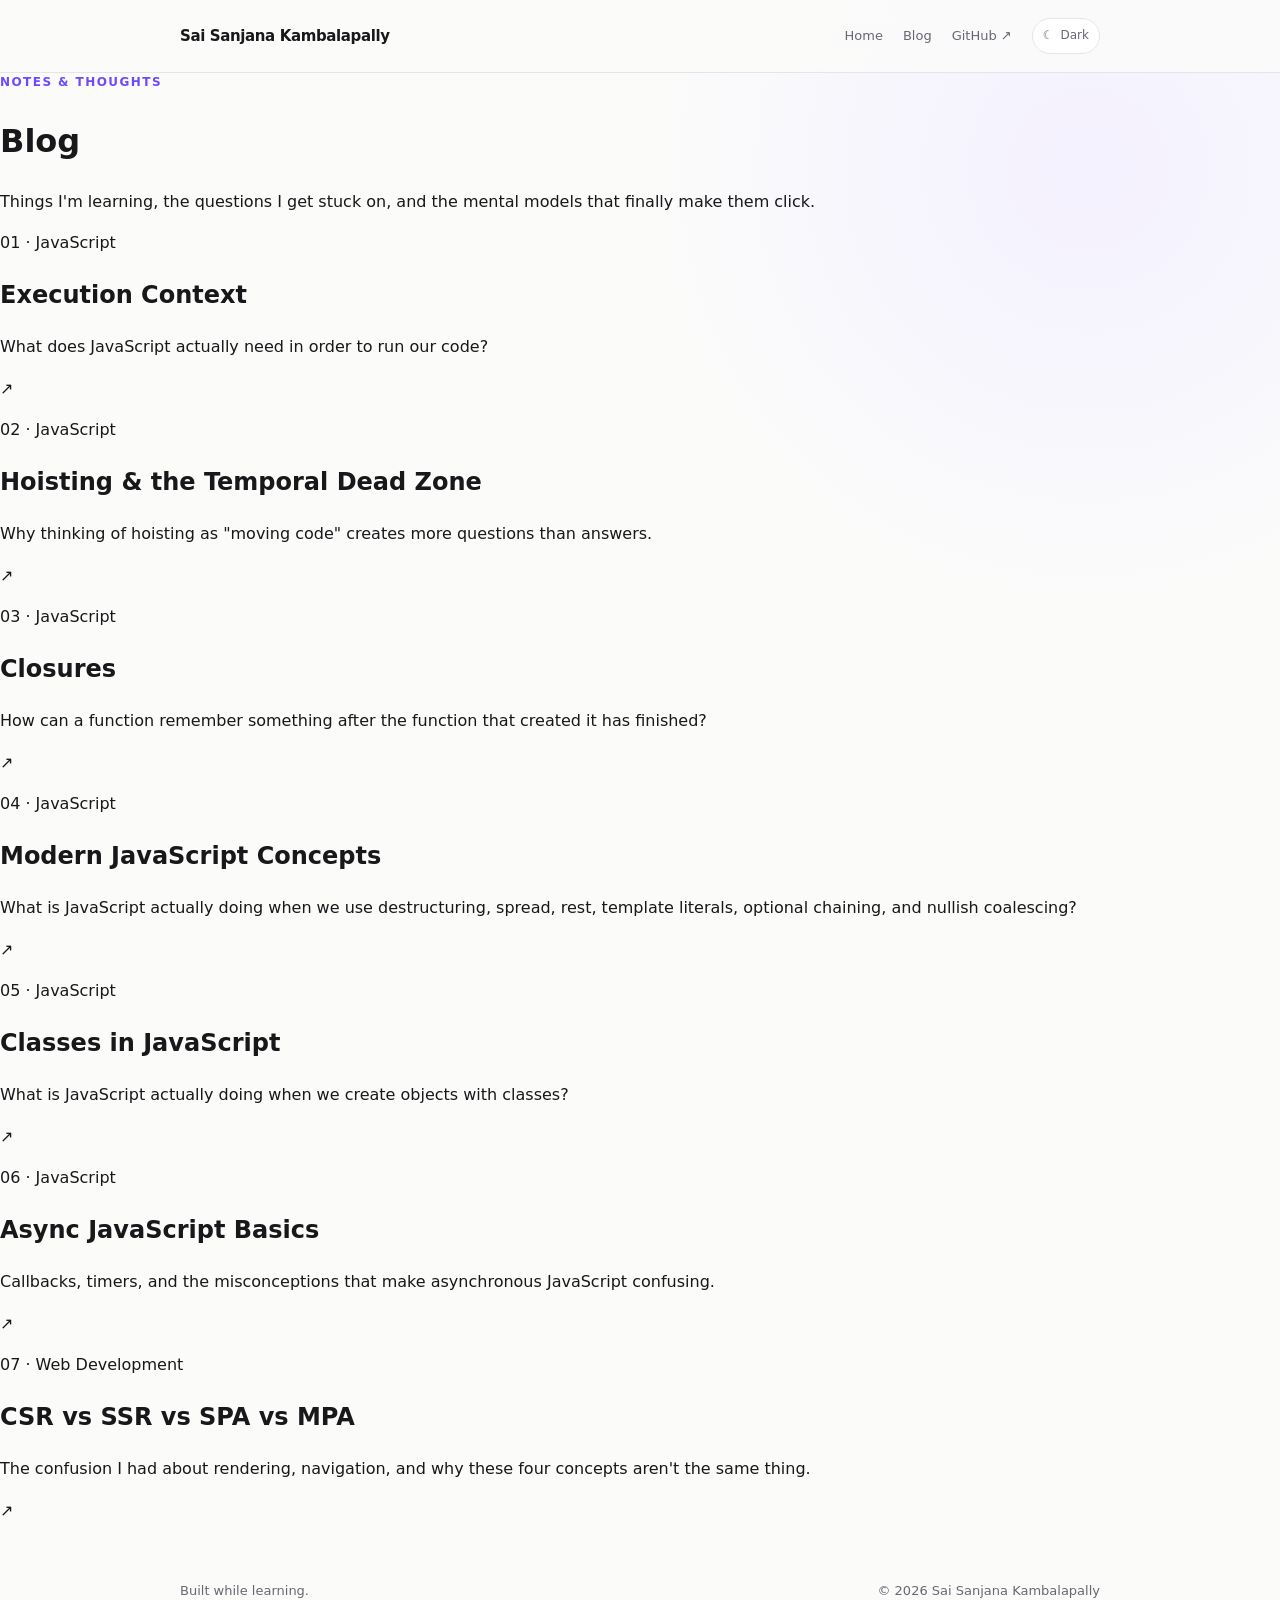
==== blog/index.html @ 2613ff11 "Create index.html" ====
<!DOCTYPE html>
<html lang="en">

<head>

  <meta charset="UTF-8">

  <meta
    name="viewport"
    content="width=device-width, initial-scale=1.0"
  >

  <meta
    name="description"
    content="Notes and thoughts on JavaScript and web development by Sai Sanjana Kambalapally."
  >

  <title>Blog — Sai Sanjana Kambalapally</title>

  <link
    rel="stylesheet"
    href="../style.css"
  >

  <script
    src="../theme.js"
    defer
  ></script>

</head>


<body>

  <!-- =========================
       NAVIGATION
  ========================== -->

  <header class="site-header">

    <div class="container nav-container">

      <a
        href="../"
        class="logo"
      >
        Sai Sanjana Kambalapally
      </a>


      <nav class="nav">

        <a href="../">
          Home
        </a>

        <a href="./">
          Blog
        </a>

        <a
          href="https://github.com/saisanjana2410"
          target="_blank"
          rel="noopener noreferrer"
        >
          GitHub ↗
        </a>


        <button
          class="theme-toggle"
          type="button"
          aria-label="Switch theme"
        >

          <span class="theme-icon">
            ☾
          </span>

          <span class="theme-label">
            Dark
          </span>

        </button>

      </nav>

    </div>

  </header>



  <!-- =========================
       BLOG
  ========================== -->

  <main class="blog-page">

    <div class="blog-container">


      <header class="blog-header">

        <p class="eyebrow">
          Notes &amp; Thoughts
        </p>


        <h1>
          Blog
        </h1>


        <p class="blog-description">
          Things I'm learning, the questions I get stuck on,
          and the mental models that finally make them click.
        </p>

      </header>



      <section class="blog-list">


        <!-- =====================
             01
        ====================== -->

        <a
          href="../articles/execution-context.html"
          class="blog-post"
        >

          <div class="blog-post-content">

            <p class="blog-post-meta">
              01 · JavaScript
            </p>


            <h2>
              Execution Context
            </h2>


            <p class="blog-post-description">
              What does JavaScript actually need in order
              to run our code?
            </p>

          </div>


          <span class="blog-post-arrow">
            ↗
          </span>

        </a>



        <!-- =====================
             02
        ====================== -->

        <a
          href="../articles/hoisting-tdz.html"
          class="blog-post"
        >

          <div class="blog-post-content">

            <p class="blog-post-meta">
              02 · JavaScript
            </p>


            <h2>
              Hoisting &amp; the Temporal Dead Zone
            </h2>


            <p class="blog-post-description">
              Why thinking of hoisting as "moving code"
              creates more questions than answers.
            </p>

          </div>


          <span class="blog-post-arrow">
            ↗
          </span>

        </a>



        <!-- =====================
             03
        ====================== -->

        <a
          href="../articles/closures.html"
          class="blog-post"
        >

          <div class="blog-post-content">

            <p class="blog-post-meta">
              03 · JavaScript
            </p>


            <h2>
              Closures
            </h2>


            <p class="blog-post-description">
              How can a function remember something after
              the function that created it has finished?
            </p>

          </div>


          <span class="blog-post-arrow">
            ↗
          </span>

        </a>



        <!-- =====================
             04
        ====================== -->

        <a
          href="../articles/modern-javascript-concepts.html"
          class="blog-post"
        >

          <div class="blog-post-content">

            <p class="blog-post-meta">
              04 · JavaScript
            </p>


            <h2>
              Modern JavaScript Concepts
            </h2>


            <p class="blog-post-description">
              What is JavaScript actually doing when we use
              destructuring, spread, rest, template literals,
              optional chaining, and nullish coalescing?
            </p>

          </div>


          <span class="blog-post-arrow">
            ↗
          </span>

        </a>



        <!-- =====================
             05
        ====================== -->

        <a
          href="../articles/classes.html"
          class="blog-post"
        >

          <div class="blog-post-content">

            <p class="blog-post-meta">
              05 · JavaScript
            </p>


            <h2>
              Classes in JavaScript
            </h2>


            <p class="blog-post-description">
              What is JavaScript actually doing when we create
              objects with classes?
            </p>

          </div>


          <span class="blog-post-arrow">
            ↗
          </span>

        </a>



        <!-- =====================
             06
        ====================== -->

        <a
          href="../articles/async-javascript-basics.html"
          class="blog-post"
        >

          <div class="blog-post-content">

            <p class="blog-post-meta">
              06 · JavaScript
            </p>


            <h2>
              Async JavaScript Basics
            </h2>


            <p class="blog-post-description">
              Callbacks, timers, and the misconceptions that make
              asynchronous JavaScript confusing.
            </p>

          </div>


          <span class="blog-post-arrow">
            ↗
          </span>

        </a>



        <!-- =====================
             07
        ====================== -->

        <a
          href="../articles/csr-ssr-spa-mpa.html"
          class="blog-post"
        >

          <div class="blog-post-content">

            <p class="blog-post-meta">
              07 · Web Development
            </p>


            <h2>
              CSR vs SSR vs SPA vs MPA
            </h2>


            <p class="blog-post-description">
              The confusion I had about rendering, navigation,
              and why these four concepts aren't the same thing.
            </p>

          </div>


          <span class="blog-post-arrow">
            ↗
          </span>

        </a>


      </section>

    </div>

  </main>



  <!-- =========================
       FOOTER
  ========================== -->

  <footer class="footer container">

    <p>
      Built while learning.
    </p>


    <p>
      © 2026 Sai Sanjana Kambalapally
    </p>

  </footer>


</body>

</html>
---- style.css ----
:root {
  color-scheme: light;

  --background: #fbfbfa;
  --surface: #ffffff;
  --surface-soft: #f4f1ff;

  --text: #18181b;
  --muted: #686875;
  --faint: #9b9ba6;

  --border: #e6e4ea;

  --accent: #6d4aff;
  --accent-strong: #5735e8;

  --code-background: #f1eff7;

  --shadow: 0 14px 40px rgba(45, 35, 90, 0.08);

  --max-width: 920px;
}


html[data-theme="dark"] {
  color-scheme: dark;

  --background: #101014;
  --surface: #17171d;
  --surface-soft: #1d1a2b;

  --text: #f4f4f5;
  --muted: #a5a5b2;
  --faint: #777784;

  --border: #2a2a34;

  --accent: #a18aff;
  --accent-strong: #b29fff;

  --code-background: #1c1b24;

  --shadow: 0 18px 50px rgba(0, 0, 0, 0.28);
}


/* =========================
   RESET
========================= */

* {
  box-sizing: border-box;
}


html {
  scroll-behavior: smooth;
}


body {
  margin: 0;

  background:
    radial-gradient(
      circle at 85% 10%,
      var(--surface-soft),
      transparent 28rem
    ),
    var(--background);

  color: var(--text);

  font-family:
    Inter,
    ui-sans-serif,
    system-ui,
    -apple-system,
    BlinkMacSystemFont,
    "Segoe UI",
    sans-serif;

  line-height: 1.6;

  -webkit-font-smoothing: antialiased;

  transition:
    background-color 0.2s ease,
    color 0.2s ease;
}


a {
  color: inherit;
  text-decoration: none;
}


button {
  font: inherit;
}


.container {
  width: min(
    calc(100% - 48px),
    var(--max-width)
  );

  margin: 0 auto;
}


/* =========================
   NAVIGATION
========================= */

.site-header {
  position: sticky;

  top: 0;

  z-index: 10;

  background:
    color-mix(
      in srgb,
      var(--background) 88%,
      transparent
    );

  border-bottom: 1px solid var(--border);

  backdrop-filter: blur(14px);
}


.nav-container {
  min-height: 72px;

  display: flex;

  align-items: center;

  justify-content: space-between;

  gap: 24px;
}


.logo {
  font-size: 15px;

  font-weight: 700;

  letter-spacing: -0.025em;
}


.nav {
  display: flex;

  align-items: center;

  gap: 20px;
}


.nav a {
  color: var(--muted);

  font-size: 13px;

  transition:
    color 0.2s ease;
}


.nav a:hover {
  color: var(--accent);
}


.theme-toggle {
  display: inline-flex;

  align-items: center;

  gap: 7px;

  border: 1px solid var(--border);

  border-radius: 999px;

  padding: 7px 10px;

  background: var(--surface);

  color: var(--muted);

  cursor: pointer;

  font-size: 12px;

  transition:
    border-color 0.2s ease,
    color 0.2s ease,
    transform 0.2s ease;
}


.theme-toggle:hover {
  color: var(--accent);

  border-color: var(--accent);

  transform: translateY(-1px);
}


/* =========================
   HERO
========================= */

.hero {
  padding-top: 140px;

  padding-bottom: 140px;
}


.eyebrow {
  margin: 0 0 24px;

  color: var(--accent);

  font-size: 12px;

  font-weight: 750;

  text-transform: uppercase;

  letter-spacing: 0.12em;
}


.hero h1 {
  max-width: 790px;

  margin: 0;

  font-size: clamp(
    48px,
    8vw,
    82px
  );

  line-height: 1.02;

  letter-spacing: -0.06em;

  font-weight: 700;
}


.hero h1 span {
  display: block;

  color: var(--muted);
}


.hero-description {
  max-width: 640px;

  margin: 36px 0 0;

  color: var(--muted);

  font-size: 18px;

  line-height: 1.75;
}


.hero-links {
  display: flex;

  gap: 24px;

  margin-top: 32px;
}


.hero-links a {
  color: var(--text);

  font-size: 14px;

  font-weight: 650;

  border-bottom: 1px solid var(--accent);

  padding-bottom: 2px;
}


.hero-links a:hover {
  color: var(--accent);
}


/* =========================
   SECTIONS
========================= */

.section {
  display: grid;

  grid-template-columns: 190px 1fr;

  padding: 88px 0;

  border-top: 1px solid var(--border);
}


.section-label {
  display: flex;

  gap: 16px;

  color: var(--muted);

  font-size: 12px;

  font-weight: 700;

  text-transform: uppercase;

  letter-spacing: 0.08em;
}


.section-label span:first-child {
  color: var(--accent);
}


.section-content {
  max-width: 680px;
}


.section-content > p {
  margin-top: 0;

  margin-bottom: 24px;

  font-size: 17px;

  line-height: 1.8;
}


/* =========================
   ARTICLE LIST
========================= */

.article {
  display: flex;

  align-items: center;

  justify-content: space-between;

  gap: 30px;

  padding: 28px 22px;

  margin: 0 -22px;

  border: 1px solid transparent;

  border-radius: 10px;

  transition:
    background-color 0.2s ease,
    border-color 0.2s ease,
    transform 0.2s ease;
}


.article:hover {
  background: var(--surface);

  border-color: var(--border);

  box-shadow: var(--shadow);

  transform: translateY(-2px);
}


.article-number {
  margin: 0 0 8px !important;

  color: var(--accent) !important;

  font-size: 11px !important;

  font-weight: 750;

  letter-spacing: 0.08em;
}


.article h2 {
  margin: 0;

  font-size: 20px;

  line-height: 1.35;

  letter-spacing: -0.025em;
}


.article-description {
  margin: 8px 0 0 !important;

  color: var(--muted);

  font-size: 15px !important;

  line-height: 1.6 !important;
}


.article-arrow {
  flex-shrink: 0;

  color: var(--accent);

  font-size: 20px;
}


/* =========================
   LEARNING
========================= */

.learning {
  display: flex;

  flex-wrap: wrap;

  gap: 10px;
}


.learning span {
  padding: 8px 12px;

  border: 1px solid var(--border);

  border-radius: 999px;

  background: var(--surface);

  color: var(--muted);

  font-size: 13px;
}


/* =========================
   ARTICLE PAGE
========================= */

.article-page {
  width: min(
    calc(100% - 48px),
    740px
  );

  margin: 0 auto;

  padding: 90px 0 120px;
}


.back-link {
  display: inline-block;

  margin-bottom: 56px;

  color: var(--muted);

  font-size: 14px;
}


.back-link:hover {
  color: var(--accent);
}


.article-header {
  margin-bottom: 70px;
}


.article-meta {
  display: flex;

  gap: 10px;

  align-items: center;

  margin-bottom: 22px;

  color: var(--muted);

  font-size: 13px;
}


.article-meta .category {
  color: var(--accent);

  font-weight: 700;
}


.article-page h1 {
  margin: 0;

  font-size: clamp(
    44px,
    7vw,
    70px
  );

  line-height: 1.02;

  letter-spacing: -0.055em;
}


.article-subtitle {
  max-width: 650px;

  margin-top: 28px;

  color: var(--muted);

  font-size: 19px;

  line-height: 1.75;
}


/* =========================
   ARTICLE CONTENT
========================= */

.article-body h2 {
  margin-top: 68px;

  margin-bottom: 20px;

  font-size: 29px;

  line-height: 1.2;

  letter-spacing: -0.035em;
}


.article-body h3 {
  margin-top: 42px;

  font-size: 21px;
}


.article-body p {
  margin: 20px 0;

  font-size: 17px;

  line-height: 1.85;
}


.article-body ul {
  padding-left: 24px;
}


.article-body li {
  margin: 10px 0;

  font-size: 17px;

  line-height: 1.75;
}


.article-body a {
  color: var(--accent);

  font-weight: 650;

  text-decoration: underline;

  text-decoration-color:
    color-mix(
      in srgb,
      var(--accent) 40%,
      transparent
    );

  text-underline-offset: 3px;
}


.article-body a:hover {
  color: var(--accent-strong);
}


/* =========================
   CODE
========================= */

.article-body pre {
  overflow-x: auto;

  margin: 30px 0;

  padding: 22px;

  background: var(--code-background);

  border: 1px solid var(--border);

  border-radius: 9px;

  box-shadow: var(--shadow);

  font-size: 14px;

  line-height: 1.75;
}


.article-body code {
  font-family:
    "SFMono-Regular",
    Consolas,
    "Liberation Mono",
    monospace;
}


.article-body p code {
  padding: 2px 5px;

  background: var(--code-background);

  border-radius: 4px;

  font-size: 0.9em;
}


/* =========================
   CALLOUTS
========================= */

.callout,
.mental-model,
.question {
  margin: 34px 0;

  padding: 24px;

  border: 1px solid var(--border);

  border-left: 3px solid var(--accent);

  border-radius: 8px;

  background: var(--surface);

  box-shadow: var(--shadow);
}


.callout p,
.mental-model p,
.question p {
  margin: 0;
}


/* =========================
   TEXT DIAGRAMS
========================= */

.diagram {
  overflow-x: auto;

  margin: 30px 0;

  padding: 24px;

  border: 1px solid var(--border);

  border-radius: 9px;

  background: var(--surface-soft);

  color: var(--text);

  font-family:
    "SFMono-Regular",
    Consolas,
    "Liberation Mono",
    monospace;

  font-size: 14px;

  line-height: 1.65;

  white-space: pre;
}


/* =========================
   SVG ARTICLE VISUALS
========================= */

.article-visual {
  width: 100%;

  margin: 48px 0;

  text-align: center;
}


.article-visual svg {
  display: block;

  width: 100%;

  max-width: 800px;

  height: auto;

  margin: 0 auto;

  /*
    IMPORTANT:
    Use the same text color as the article.
    This automatically changes with light/dark mode.
  */

  color: var(--text);
}


/*
  SVG text follows --text.
*/

.article-visual svg text {
  fill: currentColor;
}


/*
  SVG lines and boxes follow --text.
*/

.article-visual svg line,
.article-visual svg rect {
  stroke: currentColor;
}


/*
  Keep SVG boxes transparent.
*/

.article-visual svg rect {
  fill: none;
}


/*
  Captions use the muted theme color.
*/

.article-visual figcaption {
  max-width: 650px;

  margin: 14px auto 0;

  color: var(--muted);

  font-size: 13px;

  line-height: 1.6;
}


/* =========================
   FOOTER
========================= */

.footer {
  display: flex;

  align-items: center;

  justify-content: space-between;

  padding-top: 45px;

  padding-bottom: 70px;

  color: var(--muted);

  font-size: 13px;
}


/* =========================
   MOBILE
========================= */

@media (max-width: 700px) {

  .container {
    width: min(
      calc(100% - 32px),
      var(--max-width)
    );
  }


  .nav-container {
    min-height: 64px;
  }


  .nav {
    gap: 12px;
  }


  .nav a:nth-child(2) {
    display: none;
  }


  .theme-label {
    display: none;
  }


  .hero {
    padding-top: 90px;

    padding-bottom: 90px;
  }


  .hero h1 {
    font-size: 48px;
  }


  .hero-description {
    font-size: 16px;
  }


  .section {
    display: block;

    padding: 64px 0;
  }


  .section-label {
    margin-bottom: 32px;
  }


  .section-content > p {
    font-size: 16px;
  }


  .article {
    margin: 0;

    padding: 24px 0;

    border-width: 0 0 1px;

    border-radius: 0;
  }


  .article:hover {
    transform: none;

    box-shadow: none;
  }


  .article h2 {
    font-size: 18px;
  }


  .article-description {
    font-size: 14px !important;
  }


  .article-page {
    width: min(
      calc(100% - 32px),
      740px
    );

    padding-top: 70px;
  }


  .article-body p,
  .article-body li {
    font-size: 16px;
  }


  .article-body h2 {
    font-size: 26px;
  }


  .article-body pre {
    font-size: 13px;

    padding: 18px;
  }


  .article-visual {
    margin: 38px 0;
  }


  .article-visual svg {
    max-width: 100%;
  }


  .article-visual figcaption {
    font-size: 12px;

    padding: 0 8px;
  }


  .footer {
    display: block;

    padding-bottom: 50px;
  }

}
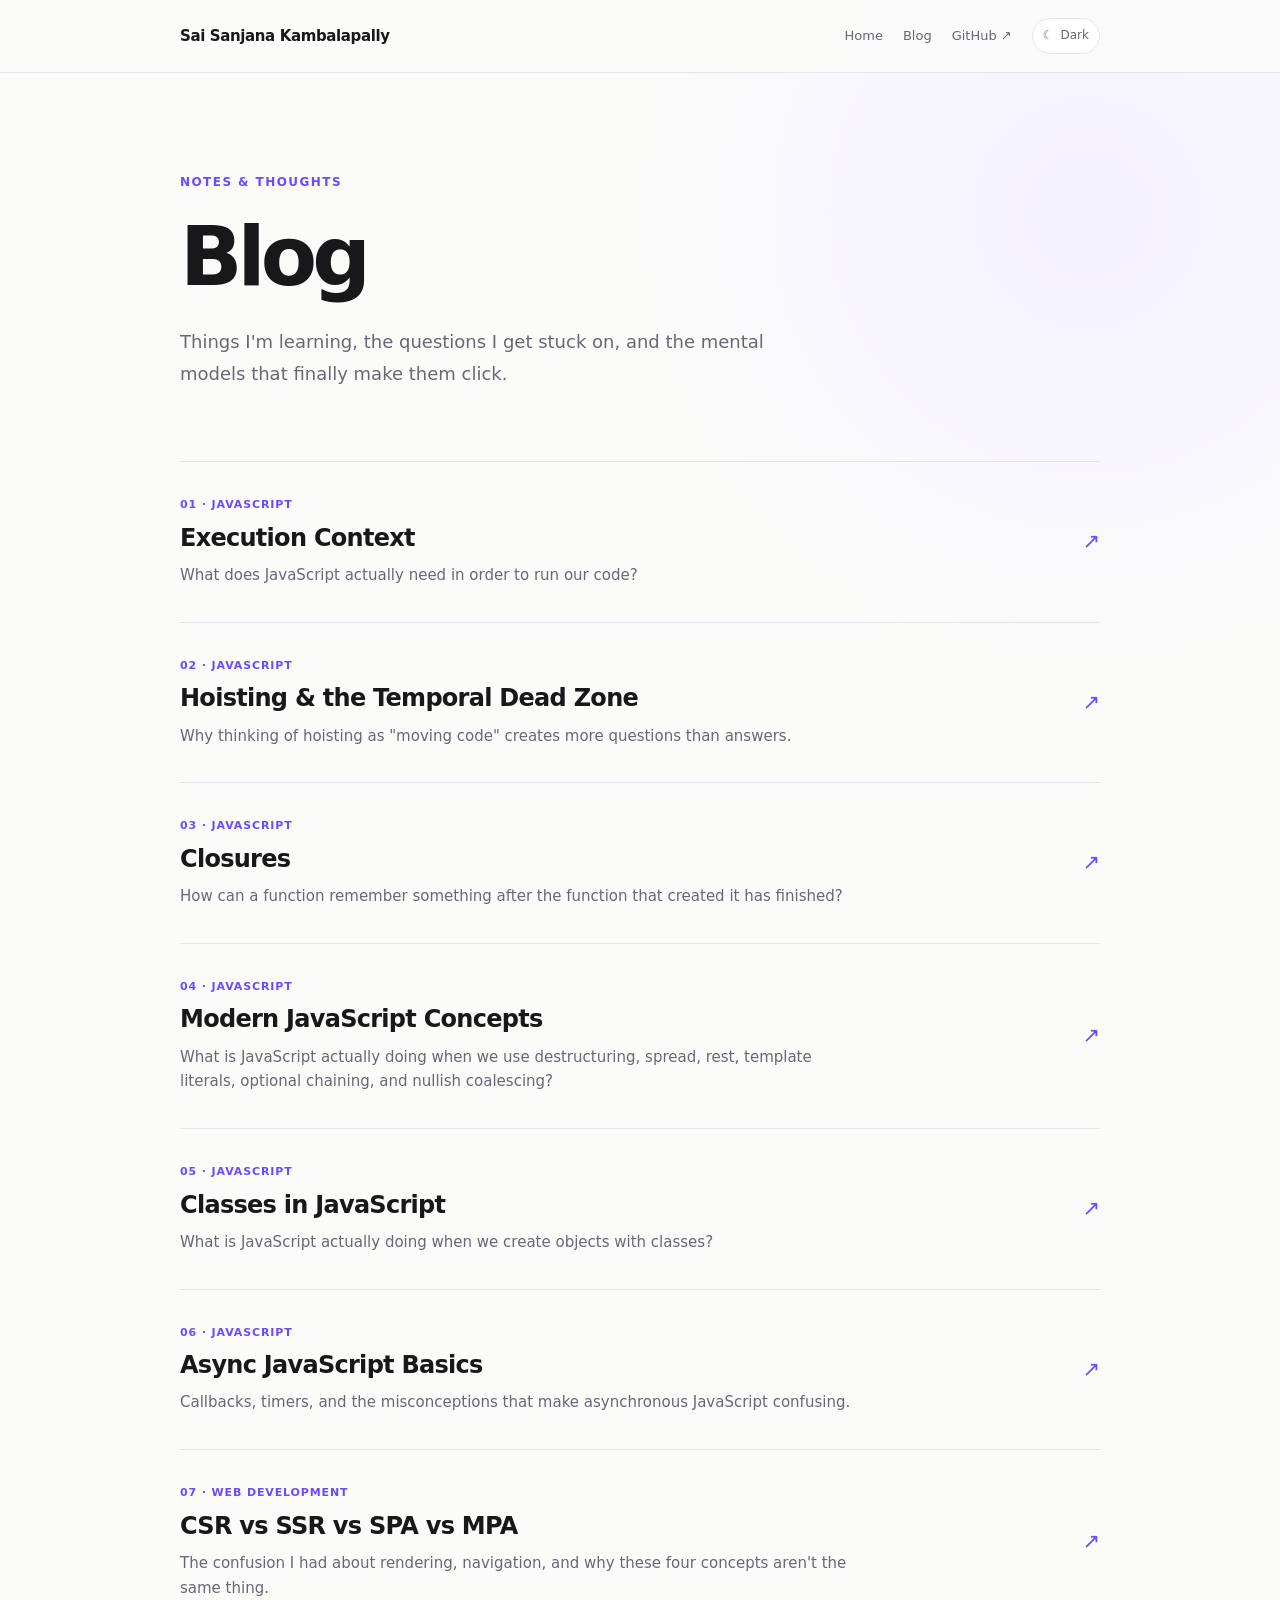
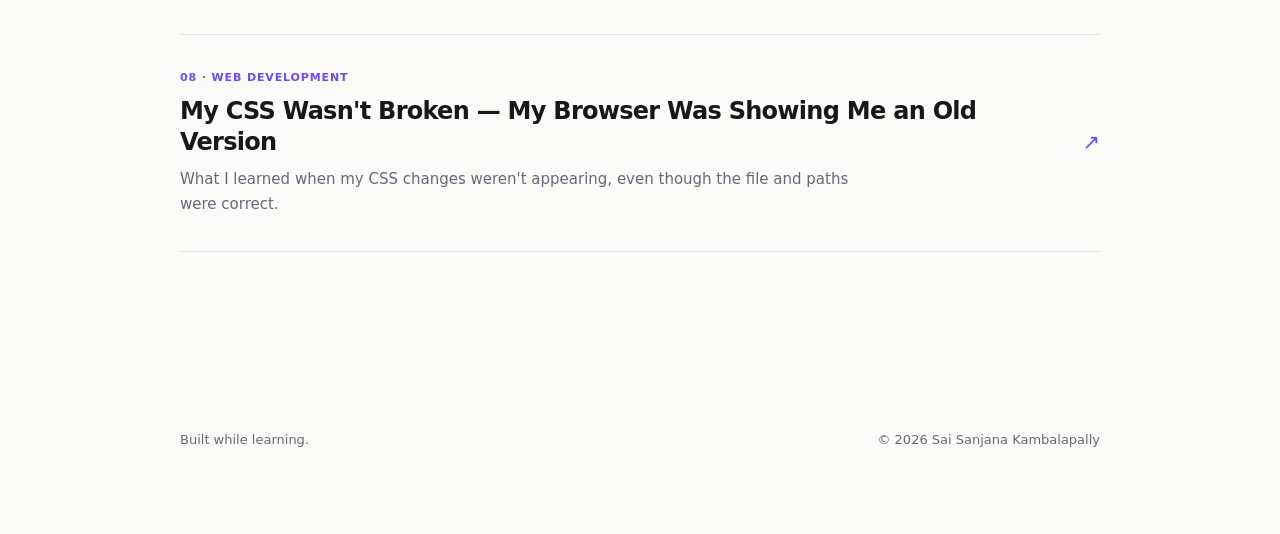
==== commit f867570e: "Update index.html" ====
--- a/blog/index.html
+++ b/blog/index.html
@@ -375,11 +375,37 @@
 
           </div>
 
-
-          <span class="blog-post-arrow">
-            ↗
-          </span>
-
+          <span class="blog-post-arrow">
+            ↗
+          </span>
+
+        </a>
+        <a
+          href="../articles/css-cache-browser.html"
+          class="blog-post"
+        >
+        
+          <div class="blog-post-content">
+        
+            <p class="blog-post-meta">
+              08 · Web Development
+            </p>
+        
+            <h2>
+              My CSS Wasn't Broken — My Browser Was Showing Me an Old Version
+            </h2>
+        
+            <p class="blog-post-description">
+              What I learned when my CSS changes weren't appearing,
+              even though the file and paths were correct.
+            </p>
+        
+          </div>
+        
+          <span class="blog-post-arrow">
+            ↗
+          </span>
+        
         </a>
 
 
--- a/style.css
+++ b/style.css
@@ -45,7 +45,7 @@
 
 
 /* =========================
-   RESET
+   GLOBAL
 ========================= */
 
 * {
@@ -92,6 +92,7 @@
 
 a {
   color: inherit;
+
   text-decoration: none;
 }
 
@@ -311,7 +312,7 @@
 
 
 /* =========================
-   SECTIONS
+   HOMEPAGE SECTIONS
 ========================= */
 
 .section {
@@ -364,90 +365,7 @@
 
 
 /* =========================
-   ARTICLE LIST
-========================= */
-
-.article {
-  display: flex;
-
-  align-items: center;
-
-  justify-content: space-between;
-
-  gap: 30px;
-
-  padding: 28px 22px;
-
-  margin: 0 -22px;
-
-  border: 1px solid transparent;
-
-  border-radius: 10px;
-
-  transition:
-    background-color 0.2s ease,
-    border-color 0.2s ease,
-    transform 0.2s ease;
-}
-
-
-.article:hover {
-  background: var(--surface);
-
-  border-color: var(--border);
-
-  box-shadow: var(--shadow);
-
-  transform: translateY(-2px);
-}
-
-
-.article-number {
-  margin: 0 0 8px !important;
-
-  color: var(--accent) !important;
-
-  font-size: 11px !important;
-
-  font-weight: 750;
-
-  letter-spacing: 0.08em;
-}
-
-
-.article h2 {
-  margin: 0;
-
-  font-size: 20px;
-
-  line-height: 1.35;
-
-  letter-spacing: -0.025em;
-}
-
-
-.article-description {
-  margin: 8px 0 0 !important;
-
-  color: var(--muted);
-
-  font-size: 15px !important;
-
-  line-height: 1.6 !important;
-}
-
-
-.article-arrow {
-  flex-shrink: 0;
-
-  color: var(--accent);
-
-  font-size: 20px;
-}
-
-
-/* =========================
-   LEARNING
+   LEARNING TAGS
 ========================= */
 
 .learning {
@@ -471,6 +389,173 @@
   color: var(--muted);
 
   font-size: 13px;
+}
+
+
+/* =========================
+   BLOG PAGE
+========================= */
+
+.blog-page {
+  min-height: calc(100vh - 72px);
+
+  padding: 100px 0 120px;
+}
+
+
+.blog-container {
+  width: min(
+    calc(100% - 48px),
+    var(--max-width)
+  );
+
+  margin: 0 auto;
+}
+
+
+/* =========================
+   BLOG HEADER
+========================= */
+
+.blog-header {
+  max-width: 720px;
+
+  margin-bottom: 72px;
+}
+
+
+.blog-header h1 {
+  margin: 0;
+
+  font-size: clamp(
+    52px,
+    8vw,
+    82px
+  );
+
+  line-height: 1;
+
+  letter-spacing: -0.06em;
+
+  font-weight: 700;
+}
+
+
+.blog-description {
+  max-width: 620px;
+
+  margin: 28px 0 0;
+
+  color: var(--muted);
+
+  font-size: 18px;
+
+  line-height: 1.75;
+}
+
+
+/* =========================
+   BLOG LIST
+========================= */
+
+.blog-list {
+  border-top: 1px solid var(--border);
+}
+
+
+/* =========================
+   BLOG POST
+========================= */
+
+.blog-post {
+  display: flex;
+
+  align-items: center;
+
+  justify-content: space-between;
+
+  gap: 40px;
+
+  padding: 34px 0;
+
+  border-bottom: 1px solid var(--border);
+
+  transition:
+    padding-left 0.2s ease,
+    padding-right 0.2s ease,
+    background-color 0.2s ease;
+}
+
+
+.blog-post-content {
+  min-width: 0;
+}
+
+
+.blog-post-meta {
+  margin: 0 0 9px;
+
+  color: var(--accent);
+
+  font-size: 11px;
+
+  font-weight: 750;
+
+  letter-spacing: 0.08em;
+
+  text-transform: uppercase;
+}
+
+
+.blog-post h2 {
+  margin: 0;
+
+  font-size: 24px;
+
+  line-height: 1.3;
+
+  letter-spacing: -0.03em;
+
+  font-weight: 700;
+}
+
+
+.blog-post-description {
+  max-width: 680px;
+
+  margin: 9px 0 0;
+
+  color: var(--muted);
+
+  font-size: 15px;
+
+  line-height: 1.65;
+}
+
+
+.blog-post-arrow {
+  flex-shrink: 0;
+
+  color: var(--accent);
+
+  font-size: 21px;
+
+  transition:
+    transform 0.2s ease;
+}
+
+
+.blog-post:hover {
+  padding-left: 12px;
+
+  padding-right: 12px;
+
+  background: var(--surface);
+}
+
+
+.blog-post:hover .blog-post-arrow {
+  transform: translate(3px, -3px);
 }
 
 
@@ -707,7 +792,7 @@
 
 
 /* =========================
-   TEXT DIAGRAMS
+   DIAGRAMS
 ========================= */
 
 .diagram {
@@ -740,85 +825,6 @@
 
 
 /* =========================
-   SVG ARTICLE VISUALS
-========================= */
-
-.article-visual {
-  width: 100%;
-
-  margin: 48px 0;
-
-  text-align: center;
-}
-
-
-.article-visual svg {
-  display: block;
-
-  width: 100%;
-
-  max-width: 800px;
-
-  height: auto;
-
-  margin: 0 auto;
-
-  /*
-    IMPORTANT:
-    Use the same text color as the article.
-    This automatically changes with light/dark mode.
-  */
-
-  color: var(--text);
-}
-
-
-/*
-  SVG text follows --text.
-*/
-
-.article-visual svg text {
-  fill: currentColor;
-}
-
-
-/*
-  SVG lines and boxes follow --text.
-*/
-
-.article-visual svg line,
-.article-visual svg rect {
-  stroke: currentColor;
-}
-
-
-/*
-  Keep SVG boxes transparent.
-*/
-
-.article-visual svg rect {
-  fill: none;
-}
-
-
-/*
-  Captions use the muted theme color.
-*/
-
-.article-visual figcaption {
-  max-width: 650px;
-
-  margin: 14px auto 0;
-
-  color: var(--muted);
-
-  font-size: 13px;
-
-  line-height: 1.6;
-}
-
-
-/* =========================
    FOOTER
 ========================= */
 
@@ -853,6 +859,8 @@
   }
 
 
+  /* Navigation */
+
   .nav-container {
     min-height: 64px;
   }
@@ -873,6 +881,8 @@
   }
 
 
+  /* Homepage */
+
   .hero {
     padding-top: 90px;
 
@@ -907,33 +917,77 @@
   }
 
 
-  .article {
-    margin: 0;
-
-    padding: 24px 0;
-
-    border-width: 0 0 1px;
-
-    border-radius: 0;
-  }
-
-
-  .article:hover {
+  /* Blog */
+
+  .blog-page {
+    padding-top: 70px;
+
+    padding-bottom: 80px;
+  }
+
+
+  .blog-container {
+    width: min(
+      calc(100% - 32px),
+      var(--max-width)
+    );
+  }
+
+
+  .blog-header {
+    margin-bottom: 52px;
+  }
+
+
+  .blog-header h1 {
+    font-size: 52px;
+  }
+
+
+  .blog-description {
+    font-size: 16px;
+
+    line-height: 1.7;
+  }
+
+
+  .blog-post {
+    gap: 20px;
+
+    padding: 26px 0;
+  }
+
+
+  .blog-post h2 {
+    font-size: 19px;
+  }
+
+
+  .blog-post-description {
+    font-size: 14px;
+  }
+
+
+  .blog-post-arrow {
+    font-size: 18px;
+  }
+
+
+  .blog-post:hover {
+    padding-left: 0;
+
+    padding-right: 0;
+
+    background: transparent;
+  }
+
+
+  .blog-post:hover .blog-post-arrow {
     transform: none;
-
-    box-shadow: none;
-  }
-
-
-  .article h2 {
-    font-size: 18px;
-  }
-
-
-  .article-description {
-    font-size: 14px !important;
-  }
-
+  }
+
+
+  /* Article */
 
   .article-page {
     width: min(
@@ -956,29 +1010,7 @@
   }
 
 
-  .article-body pre {
-    font-size: 13px;
-
-    padding: 18px;
-  }
-
-
-  .article-visual {
-    margin: 38px 0;
-  }
-
-
-  .article-visual svg {
-    max-width: 100%;
-  }
-
-
-  .article-visual figcaption {
-    font-size: 12px;
-
-    padding: 0 8px;
-  }
-
+  /* Footer */
 
   .footer {
     display: block;
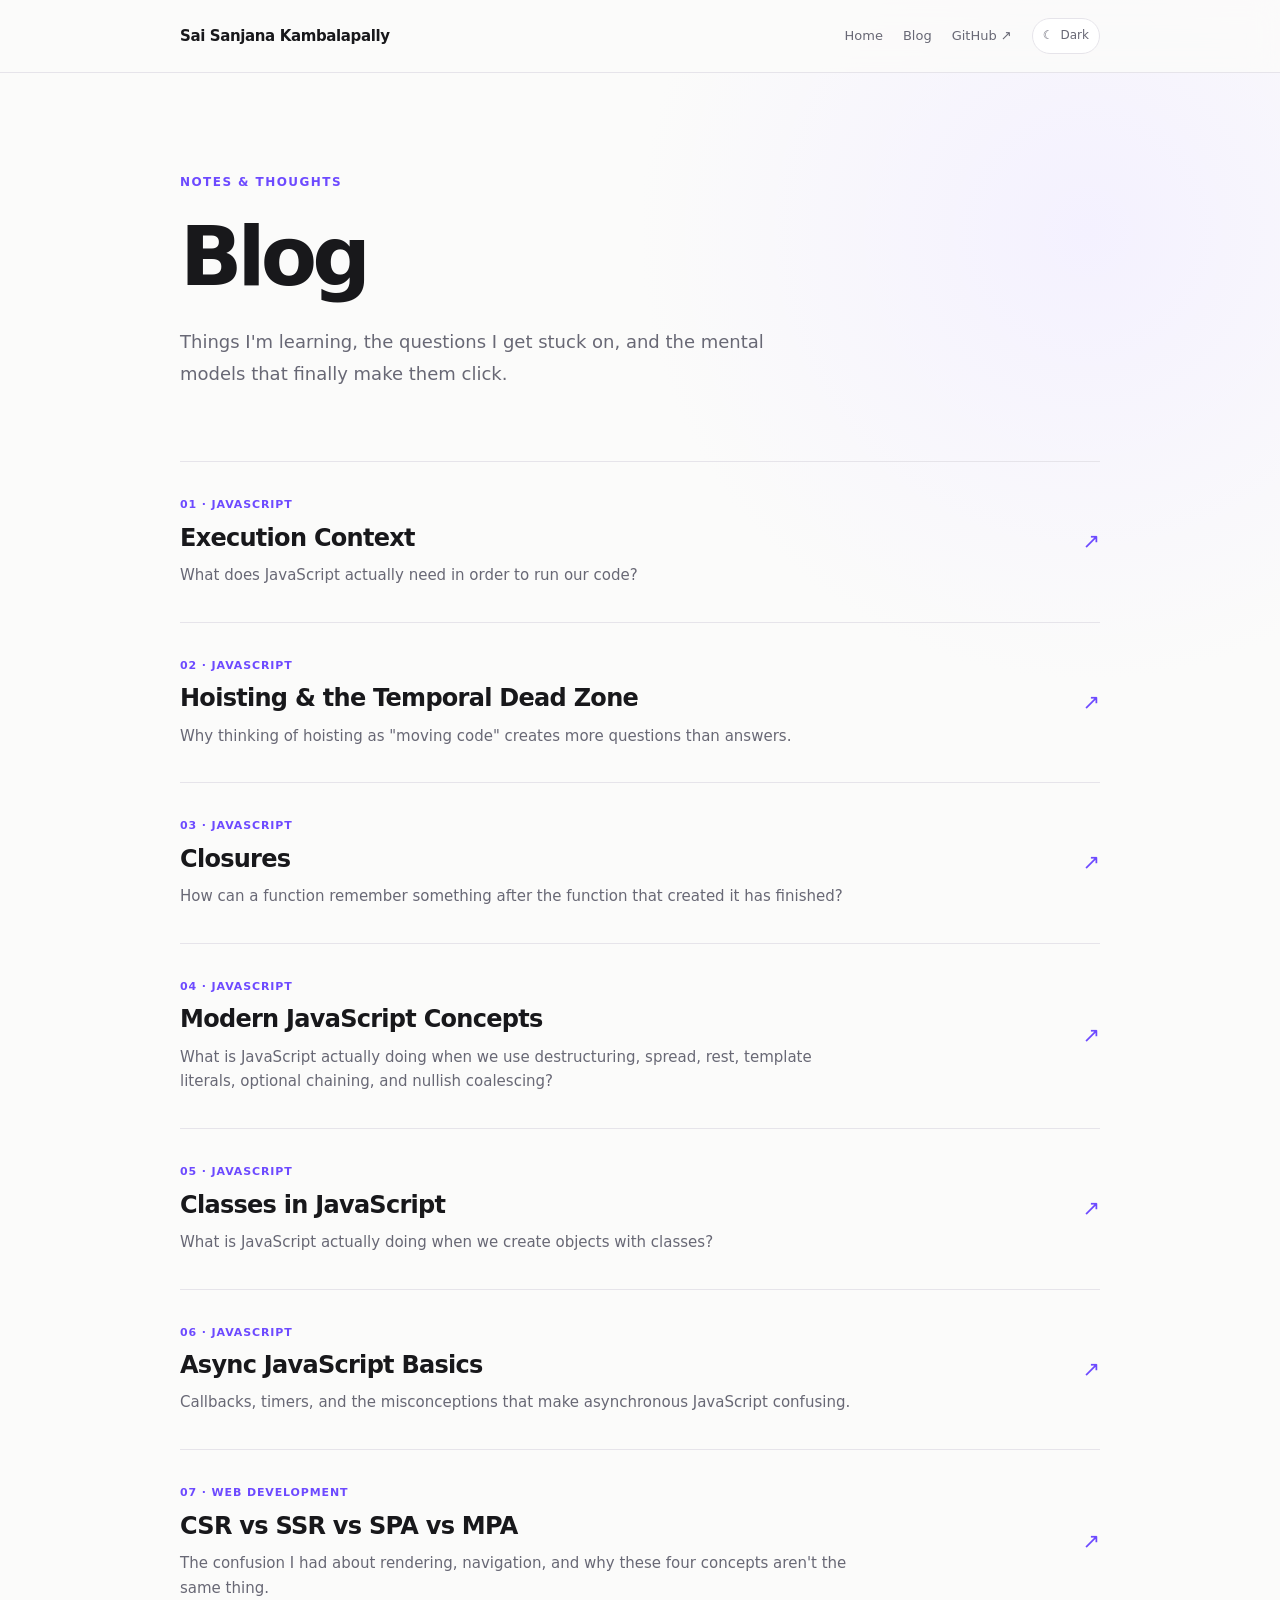
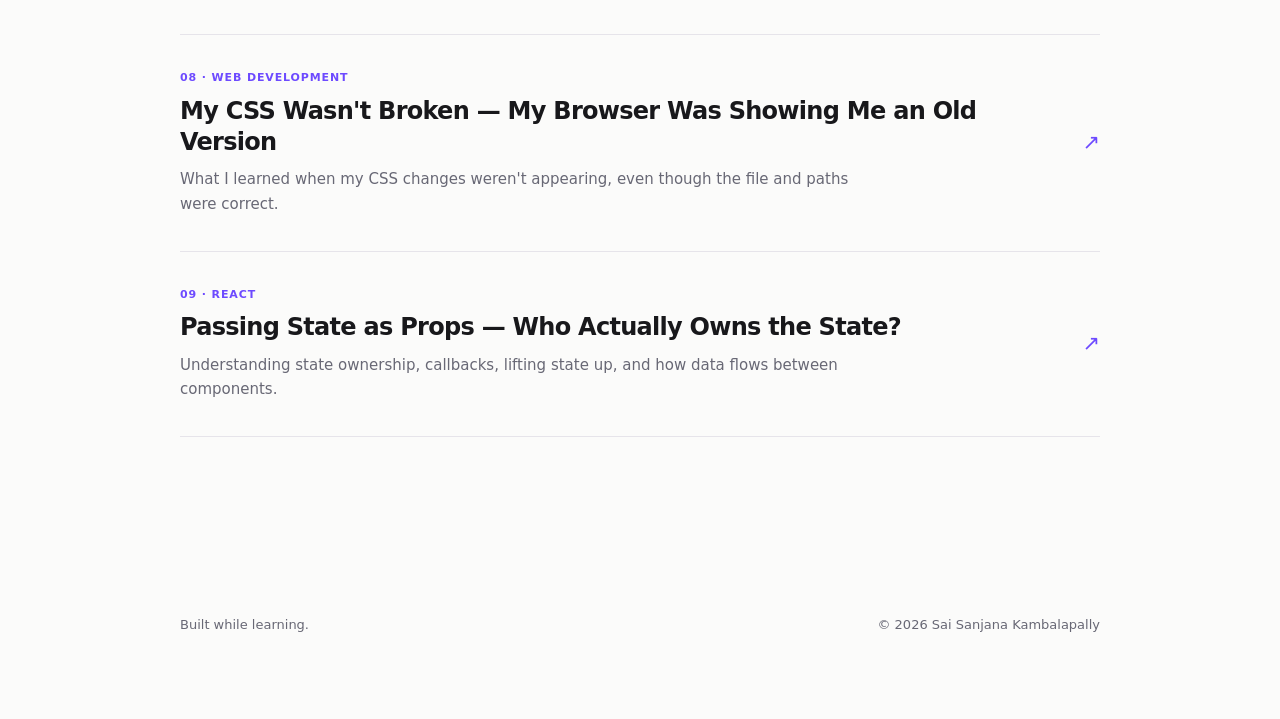
==== commit d82c8ae8: "Update index.html" ====
--- a/blog/index.html
+++ b/blog/index.html
@@ -15,7 +15,9 @@
     content="Notes and thoughts on JavaScript and web development by Sai Sanjana Kambalapally."
   >
 
-  <title>Blog — Sai Sanjana Kambalapally</title>
+  <title>
+    Blog — Sai Sanjana Kambalapally
+  </title>
 
   <link
     rel="stylesheet"
@@ -375,37 +377,85 @@
 
           </div>
 
-          <span class="blog-post-arrow">
-            ↗
-          </span>
-
-        </a>
+
+          <span class="blog-post-arrow">
+            ↗
+          </span>
+
+        </a>
+
+
+
+        <!-- =====================
+             08
+        ====================== -->
+
         <a
           href="../articles/css-cache-browser.html"
           class="blog-post"
         >
-        
-          <div class="blog-post-content">
-        
+
+          <div class="blog-post-content">
+
             <p class="blog-post-meta">
               08 · Web Development
             </p>
-        
+
+
             <h2>
               My CSS Wasn't Broken — My Browser Was Showing Me an Old Version
             </h2>
-        
+
+
             <p class="blog-post-description">
               What I learned when my CSS changes weren't appearing,
               even though the file and paths were correct.
             </p>
-        
-          </div>
-        
-          <span class="blog-post-arrow">
-            ↗
-          </span>
-        
+
+          </div>
+
+
+          <span class="blog-post-arrow">
+            ↗
+          </span>
+
+        </a>
+
+
+
+        <!-- =====================
+             09
+        ====================== -->
+
+        <a
+          href="../articles/passing-state-as-props.html"
+          class="blog-post"
+        >
+
+          <div class="blog-post-content">
+
+            <p class="blog-post-meta">
+              09 · React
+            </p>
+
+
+            <h2>
+              Passing State as Props — Who Actually Owns the State?
+            </h2>
+
+
+            <p class="blog-post-description">
+              Understanding state ownership, callbacks,
+              lifting state up, and how data flows between components.
+            </p>
+
+          </div>
+
+
+          <span class="blog-post-arrow">
+            ↗
+          </span>
+
         </a>
 
 
